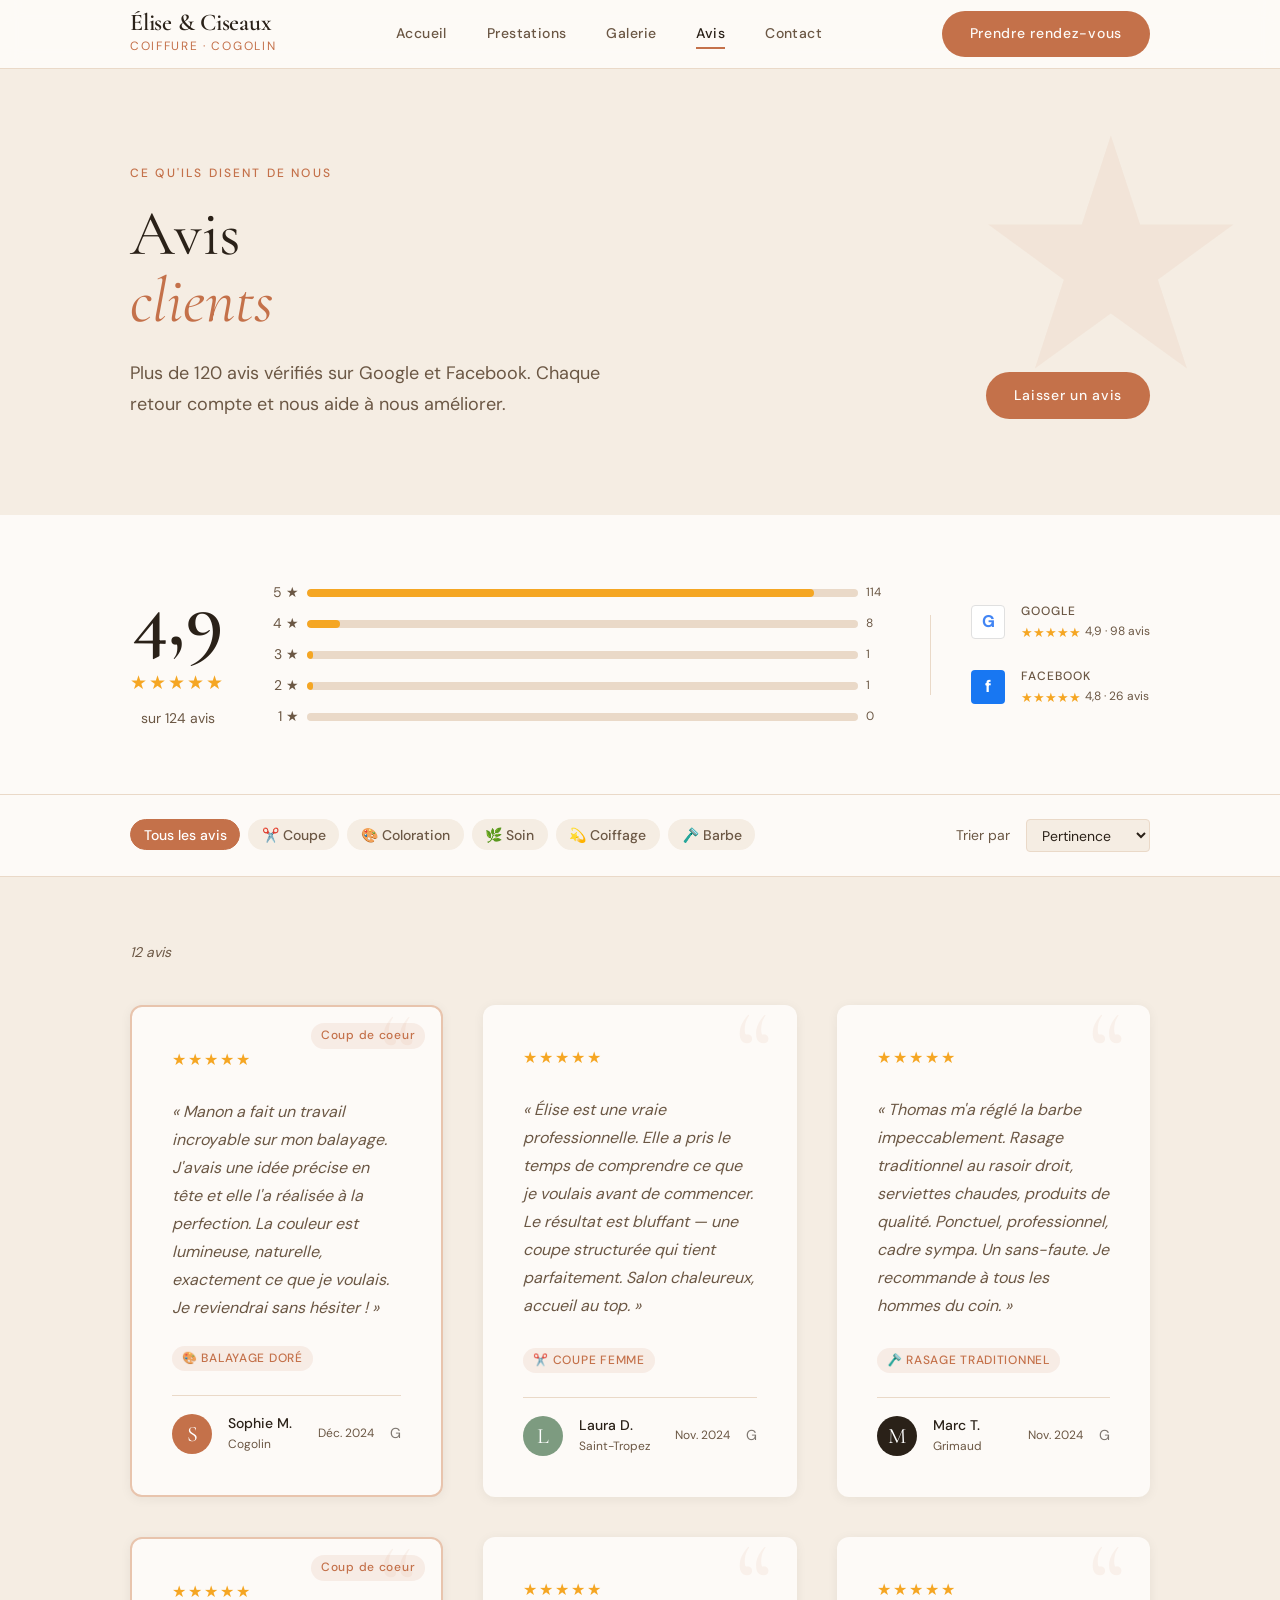
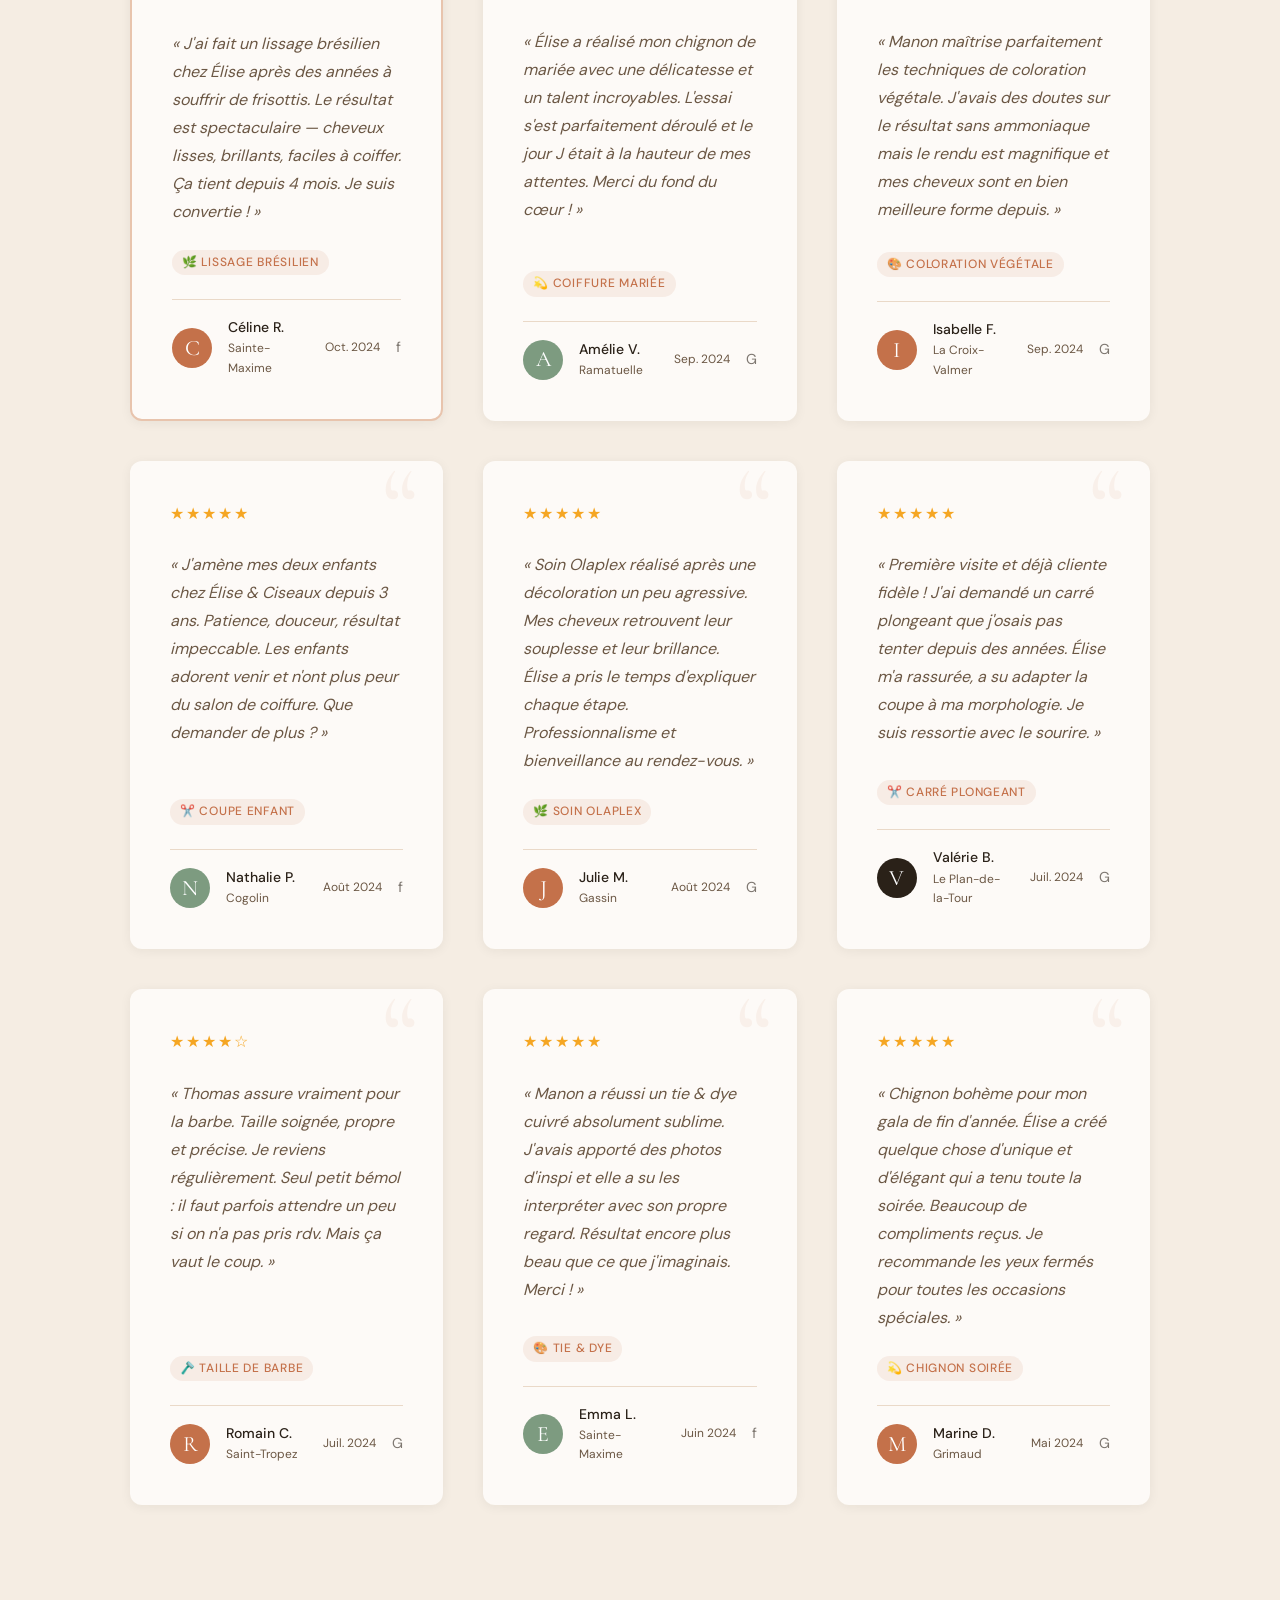
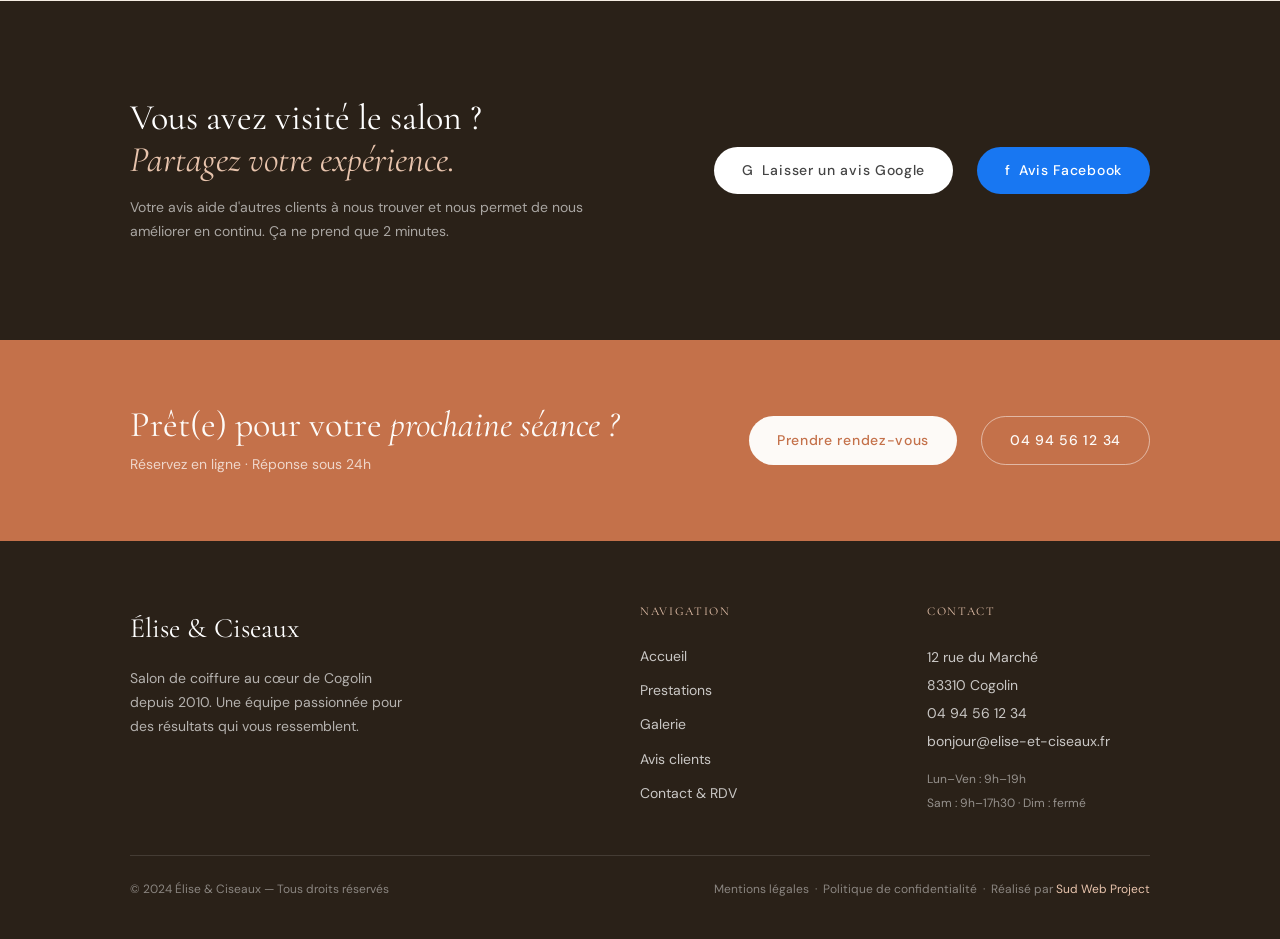
==== avis.html @ 0925c977 "Initial commit - Elise et Ciseaux" ====
<!DOCTYPE html>
<html lang="fr">

<head>
    <meta charset="UTF-8" />
    <meta name="viewport" content="width=device-width, initial-scale=1.0" />
    <meta name="description"
        content="Avis clients du salon Élise & Ciseaux à Cogolin — 120+ avis 5 étoiles sur Google et Facebook. Coupes, colorations, soins capillaires." />
    <meta name="robots" content="index, follow" />

    <meta property="og:title" content="Avis clients — Élise & Ciseaux, Cogolin" />
    <meta property="og:description"
        content="Plus de 120 avis vérifiés. Découvrez ce que nos clients pensent du salon." />
    <meta property="og:type" content="website" />
    <meta property="og:locale" content="fr_FR" />

    <script type="application/ld+json">
  {
    "@context": "https://schema.org",
    "@type": "HairSalon",
    "name": "Élise & Ciseaux",
    "aggregateRating": {
      "@type": "AggregateRating",
      "ratingValue": "4.9",
      "reviewCount": "124",
      "bestRating": "5"
    }
  }
  </script>

    <title>Avis clients — Élise & Ciseaux · Salon de Coiffure Cogolin</title>

    <link rel="stylesheet" href="css/style.css" />
    <link rel="stylesheet" href="css/avis.css" />

    <link rel="icon"
        href="data:image/svg+xml,<svg xmlns='http://www.w3.org/2000/svg' viewBox='0 0 32 32'><text y='26' font-size='26'>✂️</text></svg>" />
</head>

<body>

    <!-- ════════════════════════════════════
       HEADER
  ════════════════════════════════════ -->
    <header class="header" role="banner">
        <div class="header__inner">
            <a href="index.html" class="header__logo" aria-label="Élise & Ciseaux — Accueil">
                <span class="header__logo-name">Élise &amp; Ciseaux</span>
                <span class="header__logo-tagline">Coiffure · Cogolin</span>
            </a>
            <nav class="header__nav" aria-label="Navigation principale">
                <a href="index.html">Accueil</a>
                <a href="services.html">Prestations</a>
                <a href="galerie.html">Galerie</a>
                <a href="avis.html" class="active">Avis</a>
                <a href="contact.html">Contact</a>
            </nav>
            <a href="contact.html#rdv" class="btn btn--primary header__cta">Prendre rendez-vous</a>
            <button class="header__burger" aria-label="Menu" aria-expanded="false">
                <span></span><span></span><span></span>
            </button>
        </div>
    </header>

    <nav class="mobile-nav" aria-label="Menu mobile">
        <a href="index.html">Accueil</a>
        <a href="services.html">Prestations</a>
        <a href="galerie.html">Galerie</a>
        <a href="avis.html">Avis</a>
        <a href="contact.html">Contact</a>
        <a href="contact.html#rdv" class="btn btn--primary" style="margin-top:1rem">Prendre rendez-vous</a>
    </nav>


    <!-- ════════════════════════════════════
       BANDEAU PAGE
  ════════════════════════════════════ -->
    <section class="page-hero" aria-label="Titre de la page">
        <div class="container">
            <div class="page-hero__inner">
                <div>
                    <span class="section-label">Ce qu'ils disent de nous</span>
                    <h1 class="page-hero__title">
                        Avis<br />
                        <em>clients</em>
                    </h1>
                    <p class="page-hero__sub">
                        Plus de 120 avis vérifiés sur Google et Facebook.
                        Chaque retour compte et nous aide à nous améliorer.
                    </p>
                </div>
                <div>
                    <a href="#laisser-avis" class="btn btn--primary">Laisser un avis</a>
                </div>
            </div>
        </div>
    </section>


    <!-- ════════════════════════════════════
       NOTE GLOBALE
  ════════════════════════════════════ -->
    <div class="rating-summary" aria-label="Note globale du salon">
        <div class="container">
            <div class="rating-summary__inner">

                <!-- Score -->
                <div class="rating-score">
                    <span class="rating-score__number">4,9</span>
                    <span class="rating-score__stars" aria-label="4,9 étoiles sur 5">★★★★★</span>
                    <span class="rating-score__total">sur 124 avis</span>
                </div>

                <!-- Barres de répartition -->
                <div class="rating-bars" aria-label="Répartition des notes">
                    <div class="rating-bar">
                        <span class="rating-bar__label">5 ★</span>
                        <div class="rating-bar__track">
                            <div class="rating-bar__fill" data-width="92%" style="background:#F5A623"></div>
                        </div>
                        <span class="rating-bar__count">114</span>
                    </div>
                    <div class="rating-bar">
                        <span class="rating-bar__label">4 ★</span>
                        <div class="rating-bar__track">
                            <div class="rating-bar__fill" data-width="6%" style="background:#F5A623"></div>
                        </div>
                        <span class="rating-bar__count">8</span>
                    </div>
                    <div class="rating-bar">
                        <span class="rating-bar__label">3 ★</span>
                        <div class="rating-bar__track">
                            <div class="rating-bar__fill" data-width="1%" style="background:#F5A623"></div>
                        </div>
                        <span class="rating-bar__count">1</span>
                    </div>
                    <div class="rating-bar">
                        <span class="rating-bar__label">2 ★</span>
                        <div class="rating-bar__track">
                            <div class="rating-bar__fill" data-width="1%" style="background:#F5A623"></div>
                        </div>
                        <span class="rating-bar__count">1</span>
                    </div>
                    <div class="rating-bar">
                        <span class="rating-bar__label">1 ★</span>
                        <div class="rating-bar__track">
                            <div class="rating-bar__fill" data-width="0%"></div>
                        </div>
                        <span class="rating-bar__count">0</span>
                    </div>
                </div>

                <div class="rating-summary__sep" aria-hidden="true"></div>

                <!-- Sources -->
                <div class="rating-sources">
                    <div class="rating-source">
                        <div class="rating-source__logo rating-source__logo--google" aria-hidden="true">G</div>
                        <div class="rating-source__info">
                            <span class="rating-source__name">Google</span>
                            <span class="rating-source__stars">
                                ★★★★★ <span>4,9 · 98 avis</span>
                            </span>
                        </div>
                    </div>
                    <div class="rating-source">
                        <div class="rating-source__logo rating-source__logo--fb" aria-hidden="true">f</div>
                        <div class="rating-source__info">
                            <span class="rating-source__name">Facebook</span>
                            <span class="rating-source__stars">
                                ★★★★★ <span>4,8 · 26 avis</span>
                            </span>
                        </div>
                    </div>
                </div>

            </div>
        </div>
    </div>


    <!-- ════════════════════════════════════
       FILTRES + TRI (sticky)
  ════════════════════════════════════ -->
    <div class="reviews-controls" role="navigation" aria-label="Filtrer les avis">
        <div class="container">
            <div class="reviews-controls__inner">

                <div class="reviews-filters">
                    <button class="filter-btn active" data-filter="tout">Tous les avis</button>
                    <button class="filter-btn" data-filter="coupe">✂️ Coupe</button>
                    <button class="filter-btn" data-filter="coloration">🎨 Coloration</button>
                    <button class="filter-btn" data-filter="soin">🌿 Soin</button>
                    <button class="filter-btn" data-filter="coiffage">💫 Coiffage</button>
                    <button class="filter-btn" data-filter="barbe">🪒 Barbe</button>
                </div>

                <div class="reviews-sort">
                    <label for="reviews-sort">Trier par</label>
                    <select id="reviews-sort" aria-label="Trier les avis">
                        <option value="pertinence">Pertinence</option>
                        <option value="recent">Plus récents</option>
                        <option value="ancien">Plus anciens</option>
                    </select>
                </div>

            </div>
        </div>
    </div>


    <!-- ════════════════════════════════════
       GRILLE AVIS
  ════════════════════════════════════ -->
    <section class="reviews-section" aria-labelledby="reviews-title">
        <div class="container">

            <p class="reviews-count" aria-live="polite">12 avis</p>

            <div class="reviews-grid" id="reviews-title">

                <!-- ── AVIS 1 ── -->
                <article class="review-card review-card--featured" data-cat="coloration" data-date="202412">
                    <div class="review-card__stars" aria-label="5 étoiles">★★★★★</div>
                    <p class="review-card__text">
                        « Manon a fait un travail incroyable sur mon balayage. J'avais une idée précise
                        en tête et elle l'a réalisée à la perfection. La couleur est lumineuse, naturelle,
                        exactement ce que je voulais. Je reviendrai sans hésiter ! »
                    </p>
                    <span class="review-card__prestation">🎨 Balayage doré</span>
                    <div class="review-card__author">
                        <div class="review-card__avatar">S</div>
                        <div class="review-card__meta">
                            <div class="review-card__name">Sophie M.</div>
                            <div class="review-card__location">Cogolin</div>
                        </div>
                        <span class="review-card__date">Déc. 2024</span>
                        <span class="review-card__source" aria-label="Avis Google" title="Avis Google">G</span>
                    </div>
                </article>

                <!-- ── AVIS 2 ── -->
                <article class="review-card" data-cat="coupe" data-date="202411">
                    <div class="review-card__stars" aria-label="5 étoiles">★★★★★</div>
                    <p class="review-card__text">
                        « Élise est une vraie professionnelle. Elle a pris le temps de comprendre
                        ce que je voulais avant de commencer. Le résultat est bluffant — une coupe
                        structurée qui tient parfaitement. Salon chaleureux, accueil au top. »
                    </p>
                    <span class="review-card__prestation">✂️ Coupe femme</span>
                    <div class="review-card__author">
                        <div class="review-card__avatar review-card__avatar--sage">L</div>
                        <div class="review-card__meta">
                            <div class="review-card__name">Laura D.</div>
                            <div class="review-card__location">Saint-Tropez</div>
                        </div>
                        <span class="review-card__date">Nov. 2024</span>
                        <span class="review-card__source" title="Avis Google">G</span>
                    </div>
                </article>

                <!-- ── AVIS 3 ── -->
                <article class="review-card" data-cat="barbe" data-date="202411">
                    <div class="review-card__stars" aria-label="5 étoiles">★★★★★</div>
                    <p class="review-card__text">
                        « Thomas m'a réglé la barbe impeccablement. Rasage traditionnel au rasoir droit,
                        serviettes chaudes, produits de qualité. Ponctuel, professionnel, cadre sympa.
                        Un sans-faute. Je recommande à tous les hommes du coin. »
                    </p>
                    <span class="review-card__prestation">🪒 Rasage traditionnel</span>
                    <div class="review-card__author">
                        <div class="review-card__avatar review-card__avatar--dark">M</div>
                        <div class="review-card__meta">
                            <div class="review-card__name">Marc T.</div>
                            <div class="review-card__location">Grimaud</div>
                        </div>
                        <span class="review-card__date">Nov. 2024</span>
                        <span class="review-card__source" title="Avis Google">G</span>
                    </div>
                </article>

                <!-- ── AVIS 4 ── -->
                <article class="review-card review-card--featured" data-cat="soin" data-date="202410">
                    <div class="review-card__stars" aria-label="5 étoiles">★★★★★</div>
                    <p class="review-card__text">
                        « J'ai fait un lissage brésilien chez Élise après des années à souffrir de
                        frisottis. Le résultat est spectaculaire — cheveux lisses, brillants,
                        faciles à coiffer. Ça tient depuis 4 mois. Je suis convertie ! »
                    </p>
                    <span class="review-card__prestation">🌿 Lissage brésilien</span>
                    <div class="review-card__author">
                        <div class="review-card__avatar">C</div>
                        <div class="review-card__meta">
                            <div class="review-card__name">Céline R.</div>
                            <div class="review-card__location">Sainte-Maxime</div>
                        </div>
                        <span class="review-card__date">Oct. 2024</span>
                        <span class="review-card__source" title="Avis Facebook">f</span>
                    </div>
                </article>

                <!-- ── AVIS 5 ── -->
                <article class="review-card" data-cat="coiffage" data-date="202409">
                    <div class="review-card__stars" aria-label="5 étoiles">★★★★★</div>
                    <p class="review-card__text">
                        « Élise a réalisé mon chignon de mariée avec une délicatesse et un talent
                        incroyables. L'essai s'est parfaitement déroulé et le jour J était à la hauteur
                        de mes attentes. Merci du fond du cœur ! »
                    </p>
                    <span class="review-card__prestation">💫 Coiffure mariée</span>
                    <div class="review-card__author">
                        <div class="review-card__avatar review-card__avatar--sage">A</div>
                        <div class="review-card__meta">
                            <div class="review-card__name">Amélie V.</div>
                            <div class="review-card__location">Ramatuelle</div>
                        </div>
                        <span class="review-card__date">Sep. 2024</span>
                        <span class="review-card__source" title="Avis Google">G</span>
                    </div>
                </article>

                <!-- ── AVIS 6 ── -->
                <article class="review-card" data-cat="coloration" data-date="202409">
                    <div class="review-card__stars" aria-label="5 étoiles">★★★★★</div>
                    <p class="review-card__text">
                        « Manon maîtrise parfaitement les techniques de coloration végétale.
                        J'avais des doutes sur le résultat sans ammoniaque mais le rendu est
                        magnifique et mes cheveux sont en bien meilleure forme depuis. »
                    </p>
                    <span class="review-card__prestation">🎨 Coloration végétale</span>
                    <div class="review-card__author">
                        <div class="review-card__avatar">I</div>
                        <div class="review-card__meta">
                            <div class="review-card__name">Isabelle F.</div>
                            <div class="review-card__location">La Croix-Valmer</div>
                        </div>
                        <span class="review-card__date">Sep. 2024</span>
                        <span class="review-card__source" title="Avis Google">G</span>
                    </div>
                </article>

                <!-- ── AVIS 7 ── -->
                <article class="review-card" data-cat="coupe" data-date="202408">
                    <div class="review-card__stars" aria-label="5 étoiles">★★★★★</div>
                    <p class="review-card__text">
                        « J'amène mes deux enfants chez Élise &amp; Ciseaux depuis 3 ans. Patience,
                        douceur, résultat impeccable. Les enfants adorent venir et n'ont plus peur
                        du salon de coiffure. Que demander de plus ? »
                    </p>
                    <span class="review-card__prestation">✂️ Coupe enfant</span>
                    <div class="review-card__author">
                        <div class="review-card__avatar review-card__avatar--sage">N</div>
                        <div class="review-card__meta">
                            <div class="review-card__name">Nathalie P.</div>
                            <div class="review-card__location">Cogolin</div>
                        </div>
                        <span class="review-card__date">Août 2024</span>
                        <span class="review-card__source" title="Avis Facebook">f</span>
                    </div>
                </article>

                <!-- ── AVIS 8 ── -->
                <article class="review-card" data-cat="soin" data-date="202408">
                    <div class="review-card__stars" aria-label="5 étoiles">★★★★★</div>
                    <p class="review-card__text">
                        « Soin Olaplex réalisé après une décoloration un peu agressive. Mes cheveux
                        retrouvent leur souplesse et leur brillance. Élise a pris le temps
                        d'expliquer chaque étape. Professionnalisme et bienveillance au rendez-vous. »
                    </p>
                    <span class="review-card__prestation">🌿 Soin Olaplex</span>
                    <div class="review-card__author">
                        <div class="review-card__avatar">J</div>
                        <div class="review-card__meta">
                            <div class="review-card__name">Julie M.</div>
                            <div class="review-card__location">Gassin</div>
                        </div>
                        <span class="review-card__date">Août 2024</span>
                        <span class="review-card__source" title="Avis Google">G</span>
                    </div>
                </article>

                <!-- ── AVIS 9 ── -->
                <article class="review-card" data-cat="coupe" data-date="202407">
                    <div class="review-card__stars" aria-label="5 étoiles">★★★★★</div>
                    <p class="review-card__text">
                        « Première visite et déjà cliente fidèle ! J'ai demandé un carré plongeant
                        que j'osais pas tenter depuis des années. Élise m'a rassurée, a su adapter
                        la coupe à ma morphologie. Je suis ressortie avec le sourire. »
                    </p>
                    <span class="review-card__prestation">✂️ Carré plongeant</span>
                    <div class="review-card__author">
                        <div class="review-card__avatar review-card__avatar--dark">V</div>
                        <div class="review-card__meta">
                            <div class="review-card__name">Valérie B.</div>
                            <div class="review-card__location">Le Plan-de-la-Tour</div>
                        </div>
                        <span class="review-card__date">Juil. 2024</span>
                        <span class="review-card__source" title="Avis Google">G</span>
                    </div>
                </article>

                <!-- ── AVIS 10 ── -->
                <article class="review-card" data-cat="barbe" data-date="202407">
                    <div class="review-card__stars" aria-label="4 étoiles">★★★★☆</div>
                    <p class="review-card__text">
                        « Thomas assure vraiment pour la barbe. Taille soignée, propre et précise.
                        Je reviens régulièrement. Seul petit bémol : il faut parfois attendre un
                        peu si on n'a pas pris rdv. Mais ça vaut le coup. »
                    </p>
                    <span class="review-card__prestation">🪒 Taille de barbe</span>
                    <div class="review-card__author">
                        <div class="review-card__avatar">R</div>
                        <div class="review-card__meta">
                            <div class="review-card__name">Romain C.</div>
                            <div class="review-card__location">Saint-Tropez</div>
                        </div>
                        <span class="review-card__date">Juil. 2024</span>
                        <span class="review-card__source" title="Avis Google">G</span>
                    </div>
                </article>

                <!-- ── AVIS 11 ── -->
                <article class="review-card" data-cat="coloration" data-date="202406">
                    <div class="review-card__stars" aria-label="5 étoiles">★★★★★</div>
                    <p class="review-card__text">
                        « Manon a réussi un tie &amp; dye cuivré absolument sublime. J'avais apporté
                        des photos d'inspi et elle a su les interpréter avec son propre regard.
                        Résultat encore plus beau que ce que j'imaginais. Merci ! »
                    </p>
                    <span class="review-card__prestation">🎨 Tie &amp; Dye</span>
                    <div class="review-card__author">
                        <div class="review-card__avatar review-card__avatar--sage">E</div>
                        <div class="review-card__meta">
                            <div class="review-card__name">Emma L.</div>
                            <div class="review-card__location">Sainte-Maxime</div>
                        </div>
                        <span class="review-card__date">Juin 2024</span>
                        <span class="review-card__source" title="Avis Facebook">f</span>
                    </div>
                </article>

                <!-- ── AVIS 12 ── -->
                <article class="review-card" data-cat="coiffage" data-date="202405">
                    <div class="review-card__stars" aria-label="5 étoiles">★★★★★</div>
                    <p class="review-card__text">
                        « Chignon bohème pour mon gala de fin d'année. Élise a créé quelque chose
                        d'unique et d'élégant qui a tenu toute la soirée. Beaucoup de compliments
                        reçus. Je recommande les yeux fermés pour toutes les occasions spéciales. »
                    </p>
                    <span class="review-card__prestation">💫 Chignon soirée</span>
                    <div class="review-card__author">
                        <div class="review-card__avatar">M</div>
                        <div class="review-card__meta">
                            <div class="review-card__name">Marine D.</div>
                            <div class="review-card__location">Grimaud</div>
                        </div>
                        <span class="review-card__date">Mai 2024</span>
                        <span class="review-card__source" title="Avis Google">G</span>
                    </div>
                </article>

            </div>
        </div>
    </section>


    <!-- ════════════════════════════════════
       ENCART LAISSER UN AVIS
  ════════════════════════════════════ -->
    <section class="leave-review" id="laisser-avis" aria-labelledby="leave-review-title">
        <div class="container">
            <div class="leave-review__inner">
                <div class="leave-review__text">
                    <h2 class="leave-review__title" id="leave-review-title">
                        Vous avez visité le salon ?<br />
                        <em>Partagez votre expérience.</em>
                    </h2>
                    <p class="leave-review__sub">
                        Votre avis aide d'autres clients à nous trouver et nous permet
                        de nous améliorer en continu. Ça ne prend que 2 minutes.
                    </p>
                </div>
                <div class="leave-review__actions">
                    <a href="https://g.page/r/VOTRELIEN" target="_blank" rel="noopener" class="btn btn--google">
                        <span class="btn--google-icon">G</span>
                        Laisser un avis Google
                    </a>
                    <a href="https://facebook.com/VOTRELIEN" target="_blank" rel="noopener" class="btn btn--fb">
                        <span>f</span>
                        Avis Facebook
                    </a>
                </div>
            </div>
        </div>
    </section>


    <!-- ════════════════════════════════════
       BANDEAU CTA
  ════════════════════════════════════ -->
    <section class="cta-strip" aria-label="Prise de rendez-vous">
        <div class="container">
            <div class="cta-strip__inner">
                <div>
                    <h2 class="cta-strip__title">
                        Prêt(e) pour votre <em>prochaine séance ?</em>
                    </h2>
                    <p class="cta-strip__sub">Réservez en ligne · Réponse sous 24h</p>
                </div>
                <div class="cta-strip__actions">
                    <a href="contact.html#rdv" class="btn btn--white">Prendre rendez-vous</a>
                    <a href="tel:+33494561234" class="btn btn--outline-white">04 94 56 12 34</a>
                </div>
            </div>
        </div>
    </section>


    <!-- ════════════════════════════════════
       FOOTER
  ════════════════════════════════════ -->
    <footer class="footer" role="contentinfo">
        <div class="container">
            <div class="footer__grid">
                <div>
                    <div class="footer__brand-name">Élise &amp; Ciseaux</div>
                    <p class="footer__brand-desc">
                        Salon de coiffure au cœur de Cogolin depuis 2010.
                        Une équipe passionnée pour des résultats qui vous ressemblent.
                    </p>
                </div>
                <div class="footer__col">
                    <h3 class="footer__col-title">Navigation</h3>
                    <ul>
                        <li><a href="index.html">Accueil</a></li>
                        <li><a href="services.html">Prestations</a></li>
                        <li><a href="galerie.html">Galerie</a></li>
                        <li><a href="avis.html">Avis clients</a></li>
                        <li><a href="contact.html">Contact &amp; RDV</a></li>
                    </ul>
                </div>
                <div class="footer__col">
                    <h3 class="footer__col-title">Contact</h3>
                    <address>
                        12 rue du Marché<br />
                        83310 Cogolin<br />
                        <a href="tel:+33494561234">04 94 56 12 34</a><br />
                        <a href="mailto:bonjour@elise-et-ciseaux.fr">bonjour@elise-et-ciseaux.fr</a>
                    </address>
                    <p style="margin-top:.75rem;font-size:var(--fs-xs);line-height:2;color:rgba(255,255,255,0.5)">
                        Lun–Ven : 9h–19h<br />
                        Sam : 9h–17h30 · Dim : fermé
                    </p>
                </div>
            </div>
            <div class="footer__bottom">
                <span>© 2024 Élise &amp; Ciseaux — Tous droits réservés</span>
                <span>
                    <a href="mentions-legales.html" style="color:rgba(255,255,255,0.45);transition:color 200ms"
                        onmouseover="this.style.color='var(--clr-terra-light)'"
                        onmouseout="this.style.color='rgba(255,255,255,0.45)'">Mentions légales</a>
                    &nbsp;·&nbsp;
                    <a href="politique-confidentialite.html" style="color:rgba(255,255,255,0.45);transition:color 200ms"
                        onmouseover="this.style.color='var(--clr-terra-light)'"
                        onmouseout="this.style.color='rgba(255,255,255,0.45)'">Politique de confidentialité</a>
                    &nbsp;·&nbsp;
                    Réalisé par <a href="#" style="color:var(--clr-terra-light)">Sud Web Project</a>
                </span>
            </div>
        </div>
    </footer>

    <script src="js/main.js"></script>
    <script src="js/avis.js"></script>

</body>

</html>
---- css/style.css ----
/* ============================================================
   ÉLISE & CISEAUX — style.css (Global)
   Site Vitrine Essentiel — Sud Web Project
   ============================================================ */

/* ── @font-face ──────────────────────────────────────────────
   Placer les .woff2 dans fonts/ (racine du projet)
   Sources :
   https://fonts.google.com/specimen/Cormorant+Garamond
   https://fonts.google.com/specimen/DM+Sans
   ─────────────────────────────────────────────────────────── */

@font-face {
    font-family: 'Cormorant Garamond';
    src: url('../fonts/cormorant-garamond-v21-latin-regular.woff2') format('woff2');
    font-weight: 400;
    font-style: normal;
    font-display: swap;
}

@font-face {
    font-family: 'Cormorant Garamond';
    src: url('../fonts/cormorant-garamond-v21-latin-italic.woff2') format('woff2');
    font-weight: 400;
    font-style: italic;
    font-display: swap;
}

@font-face {
    font-family: 'Cormorant Garamond';
    src: url('../fonts/cormorant-garamond-v21-latin-600.woff2') format('woff2');
    font-weight: 600;
    font-style: normal;
    font-display: swap;
}

@font-face {
    font-family: 'DM Sans';
    src: url('../fonts/dm-sans-v17-latin-regular.woff2') format('woff2');
    font-weight: 400;
    font-style: normal;
    font-display: swap;
}

@font-face {
    font-family: 'DM Sans';
    src: url('../fonts/dm-sans-v17-latin-500.woff2') format('woff2');
    font-weight: 500;
    font-style: normal;
    font-display: swap;
}

/* ── Variables ─────────────────────────────────────────────── */
:root {
    --clr-terra: #C4714A;
    --clr-terra-dark: #A35A36;
    --clr-terra-light: #E8C4AD;
    --clr-sage: #7D9B80;
    --clr-sage-light: #C8DAC9;
    --clr-sand: #F5EDE3;
    --clr-sand-mid: #EAD9C8;
    --clr-dark: #2A2118;
    --clr-mid: #6B5744;
    --clr-white: #FDFAF7;

    --ff-display: 'Cormorant Garamond', 'Georgia', serif;
    --ff-body: 'DM Sans', 'Helvetica Neue', Arial, sans-serif;

    --fs-xs: 0.75rem;
    --fs-sm: 0.875rem;
    --fs-base: 1rem;
    --fs-md: 1.125rem;
    --fs-lg: 1.375rem;
    --fs-xl: 1.75rem;
    --fs-2xl: 2.25rem;
    --fs-3xl: 3rem;

    --sp-xs: 0.5rem;
    --sp-sm: 1rem;
    --sp-md: 1.5rem;
    --sp-lg: 2.5rem;
    --sp-xl: 4rem;
    --sp-2xl: 6rem;

    --radius-sm: 4px;
    --radius-md: 12px;
    --radius-pill: 100px;
    --shadow-soft: 0 4px 20px rgba(42, 33, 24, 0.08);
    --shadow-mid: 0 6px 32px rgba(42, 33, 24, 0.13);
    --header-h: 68px;

    --ease-out: cubic-bezier(0.16, 1, 0.3, 1);
}

/* ── Reset ─────────────────────────────────────────────────── */
*,
*::before,
*::after {
    box-sizing: border-box;
    margin: 0;
    padding: 0;
}

html {
    scroll-behavior: smooth;
    font-size: 16px;
    overflow-x: hidden;
}

body {
    font-family: var(--ff-body);
    color: var(--clr-dark);
    background: var(--clr-white);
    line-height: 1.65;
    -webkit-font-smoothing: antialiased;
    overflow-x: hidden;
}

img {
    display: block;
    max-width: 100%;
    height: auto;
}

a {
    color: inherit;
    text-decoration: none;
}

ul {
    list-style: none;
}

button {
    font-family: inherit;
    cursor: pointer;
    border: none;
    background: none;
}

/* ── Typographie ───────────────────────────────────────────── */
h1,
h2,
h3,
h4 {
    font-family: var(--ff-display);
    font-weight: 400;
    line-height: 1.15;
}

p {
    font-size: var(--fs-base);
    color: var(--clr-mid);
    line-height: 1.7;
}

/* ── Utilitaires ───────────────────────────────────────────── */
.container {
    width: 100%;
    max-width: 1100px;
    margin: 0 auto;
    padding: 0 var(--sp-lg);
}

.section {
    padding: var(--sp-2xl) 0;
}

.section-label {
    display: block;
    font-size: var(--fs-xs);
    font-weight: 500;
    letter-spacing: 0.18em;
    text-transform: uppercase;
    color: var(--clr-terra);
    margin-bottom: var(--sp-sm);
}

.section-title {
    font-size: var(--fs-3xl);
    color: var(--clr-dark);
    margin-bottom: var(--sp-md);
}

.section-title em {
    font-style: italic;
    color: var(--clr-terra);
}

/* ── Boutons ───────────────────────────────────────────────── */
.btn {
    display: inline-flex;
    align-items: center;
    gap: var(--sp-xs);
    font-family: var(--ff-body);
    font-size: var(--fs-sm);
    font-weight: 500;
    letter-spacing: 0.05em;
    padding: 0.85em 2em;
    border-radius: var(--radius-pill);
    transition: background 220ms var(--ease-out),
        color 220ms var(--ease-out),
        transform 220ms var(--ease-out),
        box-shadow 220ms var(--ease-out);
}

.btn--primary {
    background: var(--clr-terra);
    color: var(--clr-white);
}

.btn--primary:hover {
    background: var(--clr-terra-dark);
    transform: translateY(-2px);
    box-shadow: 0 6px 20px rgba(196, 113, 74, 0.3);
}

.btn--outline {
    border: 1.5px solid var(--clr-terra);
    color: var(--clr-terra);
}

.btn--outline:hover {
    background: var(--clr-terra);
    color: var(--clr-white);
    transform: translateY(-2px);
}

.btn--white {
    background: var(--clr-white);
    color: var(--clr-terra);
}

.btn--white:hover {
    background: var(--clr-sand);
    transform: translateY(-2px);
}

/* ── Animation simple au chargement ───────────────────────── */
@keyframes fadeUp {
    from {
        opacity: 0;
        transform: translateY(20px);
    }

    to {
        opacity: 1;
        transform: translateY(0);
    }
}

.fade-1 {
    animation: fadeUp 0.6s var(--ease-out) 0.1s both;
}

.fade-2 {
    animation: fadeUp 0.6s var(--ease-out) 0.25s both;
}

.fade-3 {
    animation: fadeUp 0.6s var(--ease-out) 0.4s both;
}

.fade-4 {
    animation: fadeUp 0.6s var(--ease-out) 0.55s both;
}

/* ── HEADER ────────────────────────────────────────────────── */
.header {
    position: fixed;
    top: 0;
    left: 0;
    right: 0;
    height: var(--header-h);
    z-index: 900;
    /* Par défaut : fond blanc (toutes les pages sauf accueil) */
    background: rgba(253, 250, 247, 0.97);
    backdrop-filter: blur(10px);
    box-shadow: 0 1px 0 var(--clr-sand-mid);
    transition: background 350ms var(--ease-out),
        box-shadow 350ms var(--ease-out);
}

/* Mode hero : transparent au-dessus d'une photo pleine largeur */
/* Ajouter class="header header--hero" sur la page d'accueil */
.header--hero {
    background: transparent;
    box-shadow: none;
    backdrop-filter: none;
}

/* Dès qu'on scroll sur la page hero → fond blanc */
.header--hero.is-scrolled {
    background: rgba(253, 250, 247, 0.97);
    backdrop-filter: blur(10px);
    box-shadow: 0 1px 0 var(--clr-sand-mid);
}

.header__inner {
    display: flex;
    align-items: center;
    justify-content: space-between;
    height: 100%;
    padding: 0 var(--sp-lg);
    max-width: 1100px;
    margin: 0 auto;
}

/* Logo couleurs par défaut (fond blanc) */
.header__logo-name {
    font-family: var(--ff-display);
    font-size: 1.5rem;
    font-weight: 600;
    color: var(--clr-dark);
    letter-spacing: -0.01em;
    display: block;
    line-height: 1;
    transition: color 300ms;
}

.header__logo-tagline {
    font-size: var(--fs-xs);
    letter-spacing: 0.14em;
    text-transform: uppercase;
    color: var(--clr-terra);
    display: block;
    margin-top: 2px;
    transition: color 300ms;
}

/* Logo blanc sur hero transparent */
.header--hero:not(.is-scrolled) .header__logo-name {
    color: #fff;
}

.header--hero:not(.is-scrolled) .header__logo-tagline {
    color: var(--clr-terra-light);
}

.header__nav {
    display: flex;
    align-items: center;
    gap: var(--sp-lg);
}

.header__nav a {
    font-size: var(--fs-sm);
    font-weight: 500;
    color: var(--clr-mid);
    letter-spacing: 0.03em;
    transition: color 200ms;
    position: relative;
}

.header__nav a::after {
    content: '';
    position: absolute;
    bottom: -3px;
    left: 0;
    width: 0;
    height: 1.5px;
    background: var(--clr-terra);
    transition: width 280ms var(--ease-out);
}

.header__nav a:hover,
.header__nav a.active {
    color: var(--clr-dark);
}

.header__nav a:hover::after,
.header__nav a.active::after {
    width: 100%;
}

/* Nav blanc sur hero transparent */
.header--hero:not(.is-scrolled) .header__nav a {
    color: rgba(255, 255, 255, 0.88);
}

.header--hero:not(.is-scrolled) .header__nav a::after {
    background: #fff;
}

.header--hero:not(.is-scrolled) .header__nav a:hover {
    color: #fff;
}

/* Burger */
.header__burger {
    display: none;
    flex-direction: column;
    gap: 5px;
    width: 26px;
    padding: 4px 0;
}

.header__burger span {
    display: block;
    height: 1.5px;
    background: var(--clr-dark);
    border-radius: 2px;
    transition: all 280ms var(--ease-out);
    transform-origin: center;
}

/* Burger blanc sur hero transparent */
.header--hero:not(.is-scrolled) .header__burger span {
    background: #fff;
}

/* Mobile nav */
.mobile-nav {
    display: none;
    position: fixed;
    inset: 0;
    background: var(--clr-sand);
    z-index: 800;
    flex-direction: column;
    align-items: center;
    justify-content: center;
    gap: var(--sp-lg);
    opacity: 0;
    pointer-events: none;
    transition: opacity 300ms var(--ease-out);
}

.mobile-nav.is-open {
    opacity: 1;
    pointer-events: all;
}

.mobile-nav a {
    font-family: var(--ff-display);
    font-size: 1.6rem;
    color: var(--clr-dark);
    transition: color 200ms;
}

.mobile-nav a:hover {
    color: var(--clr-terra);
}

.mobile-nav .btn {
    font-size: var(--fs-sm);
    padding: 0.7em 1.8em;
    margin-top: 0;
}

/* ── FOOTER ────────────────────────────────────────────────── */
.footer {
    background: var(--clr-dark);
    color: rgba(255, 255, 255, 0.75);
    /* texte courant : blanc à 75% */
    padding: var(--sp-xl) 0 var(--sp-lg);
}

.footer__grid {
    display: grid;
    grid-template-columns: 2fr 1fr 1fr;
    gap: var(--sp-xl);
    margin-bottom: var(--sp-lg);
}

.footer__brand-name {
    font-family: var(--ff-display);
    font-size: var(--fs-xl);
    color: #fff;
    margin-bottom: var(--sp-sm);
}

.footer__brand-desc {
    font-size: var(--fs-sm);
    line-height: 1.7;
    max-width: 280px;
    color: rgba(255, 255, 255, 0.65);
}

.footer__col-title {
    font-size: var(--fs-xs);
    font-weight: 500;
    letter-spacing: 0.14em;
    text-transform: uppercase;
    color: var(--clr-terra-light);
    margin-bottom: var(--sp-md);
}

.footer__col ul {
    display: flex;
    flex-direction: column;
    gap: var(--sp-xs);
}

.footer__col a {
    font-size: var(--fs-sm);
    color: rgba(255, 255, 255, 0.75);
    transition: color 200ms;
}

.footer__col a:hover {
    color: #fff;
}

.footer__col address {
    font-style: normal;
    font-size: var(--fs-sm);
    line-height: 2;
    color: rgba(255, 255, 255, 0.75);
}

.footer__col address a {
    color: rgba(255, 255, 255, 0.75);
}

.footer__col address a:hover {
    color: #fff;
}

.footer__bottom {
    border-top: 1px solid rgba(255, 255, 255, 0.12);
    padding-top: var(--sp-md);
    display: flex;
    justify-content: space-between;
    align-items: center;
    font-size: var(--fs-xs);
    color: rgba(255, 255, 255, 0.45);
}

/* ── Responsive ────────────────────────────────────────────── */
@media (max-width: 768px) {

    .header__nav,
    .header__cta {
        display: none;
    }

    .header__burger {
        display: flex;
    }

    .mobile-nav {
        display: flex;
    }

    .footer__grid {
        grid-template-columns: 1fr;
        gap: var(--sp-lg);
    }

    .footer__bottom {
        flex-direction: column;
        gap: var(--sp-xs);
        text-align: center;
    }

    .container {
        padding: 0 var(--sp-md);
    }

    .section {
        padding: var(--sp-xl) 0;
    }
}
---- css/avis.css ----
/* ============================================================
   ÉLISE & CISEAUX — avis.css
   ============================================================ */

/* ────────────────────────────────────────────────────────────
   BANDEAU PAGE
──────────────────────────────────────────────────────────── */

.page-hero {
    padding-top: calc(var(--header-h) + var(--sp-2xl));
    padding-bottom: var(--sp-2xl);
    background: var(--clr-sand);
    position: relative;
    overflow: hidden;
}

.page-hero::after {
    content: "\2605";
    position: absolute;
    right: 2%;
    top: 50%;
    transform: translateY(-50%);
    font-size: 20rem;
    color: rgba(196, 113, 74, 0.07);
    pointer-events: none;
    line-height: 1;
}

.page-hero__inner {
    display: flex;
    justify-content: space-between;
    align-items: flex-end;
    gap: var(--sp-lg);
    flex-wrap: wrap;
}

.page-hero__title {
    font-size: clamp(2.2rem, 5vw, 4.5rem);
    color: var(--clr-dark);
    line-height: 1.05;
}

.page-hero__title em {
    display: block;
    font-style: italic;
    color: var(--clr-terra);
}

.page-hero__sub {
    font-size: var(--fs-md);
    color: var(--clr-mid);
    max-width: 480px;
    line-height: 1.7;
    margin-top: var(--sp-md);
}

/* ────────────────────────────────────────────────────────────
   NOTE GLOBALE
──────────────────────────────────────────────────────────── */

.rating-summary {
    background: var(--clr-white);
    border-bottom: 1px solid var(--clr-sand-mid);
    padding: var(--sp-xl) 0;
}

.rating-summary__inner {
    display: flex;
    align-items: center;
    gap: var(--sp-lg);
    flex-wrap: wrap;
    min-width: 0;
}

.rating-summary__sep {
    width: 1px;
    height: 80px;
    background: var(--clr-sand-mid);
    flex-shrink: 0;
}

/* Score central */

.rating-score {
    display: flex;
    flex-direction: column;
    align-items: center;
    gap: var(--sp-xs);
    flex-shrink: 0;
}

.rating-score__number {
    font-family: var(--ff-display);
    font-size: 5rem;
    line-height: 1;
    color: var(--clr-dark);
    font-weight: 600;
}

.rating-score__stars {
    font-size: 1.2rem;
    color: #f5a623;
    letter-spacing: 2px;
}

.rating-score__total {
    font-size: var(--fs-sm);
    color: var(--clr-mid);
}

/* Barres de repartition */

.rating-bars {
    flex: 1 1 200px;
    min-width: 0;
    display: flex;
    flex-direction: column;
    gap: var(--sp-xs);
}

.rating-bar {
    display: flex;
    align-items: center;
    gap: 8px;
}

.rating-bar__label {
    font-size: var(--fs-sm);
    color: var(--clr-mid);
    width: 34px;
    flex-shrink: 0;
    text-align: right;
}

.rating-bar__track {
    flex: 1;
    min-width: 0;
    height: 8px;
    background: var(--clr-sand-mid);
    border-radius: 4px;
    overflow: hidden;
}

.rating-bar__fill {
    height: 100%;
    background: #f5a623;
    border-radius: 4px;
    width: 0;
    transition: width 900ms var(--ease-out);
}

.rating-bar__count {
    font-size: var(--fs-xs);
    color: var(--clr-mid);
    width: 24px;
    flex-shrink: 0;
}

/* Sources */

.rating-sources {
    display: flex;
    flex-direction: column;
    gap: var(--sp-md);
    flex-shrink: 0;
}

.rating-source {
    display: flex;
    align-items: center;
    gap: var(--sp-sm);
}

.rating-source__logo {
    width: 34px;
    height: 34px;
    border-radius: var(--radius-sm);
    display: flex;
    align-items: center;
    justify-content: center;
    flex-shrink: 0;
    font-size: 1rem;
    font-weight: 700;
}

.rating-source__logo--google {
    background: #fff;
    border: 1px solid #e0e0e0;
    color: #4285f4;
}

.rating-source__logo--fb {
    background: #1877f2;
    color: #fff;
}

.rating-source__name {
    font-size: var(--fs-xs);
    font-weight: 500;
    letter-spacing: 0.08em;
    text-transform: uppercase;
    color: var(--clr-mid);
    display: block;
}

.rating-source__stars {
    font-size: 0.8rem;
    color: #f5a623;
    display: flex;
    align-items: center;
    gap: 4px;
}

.rating-source__stars span {
    font-family: var(--ff-body);
    font-size: var(--fs-xs);
    color: var(--clr-mid);
}

/* ────────────────────────────────────────────────────────────
   FILTRES + TRI
──────────────────────────────────────────────────────────── */

.reviews-controls {
    padding: var(--sp-md) 0;
    background: var(--clr-white);
    border-bottom: 1px solid var(--clr-sand-mid);
    position: sticky;
    top: var(--header-h);
    z-index: 100;
}

.reviews-controls__inner {
    display: flex;
    align-items: center;
    justify-content: space-between;
    gap: var(--sp-md);
    flex-wrap: wrap;
    min-width: 0;
}

.reviews-filters {
    display: flex;
    gap: 8px;
    overflow-x: auto;
    -webkit-overflow-scrolling: touch;
    scrollbar-width: none;
    padding-bottom: 2px;
    flex-shrink: 1;
    min-width: 0;
}

.reviews-filters::-webkit-scrollbar {
    display: none;
}

.filter-btn {
    display: inline-flex;
    align-items: center;
    gap: 4px;
    padding: 0.4em 0.9em;
    font-size: var(--fs-sm);
    font-weight: 500;
    color: var(--clr-mid);
    background: var(--clr-sand);
    border: 1.5px solid transparent;
    border-radius: var(--radius-pill);
    cursor: pointer;
    transition: all 200ms var(--ease-out);
    white-space: nowrap;
    flex-shrink: 0;
}

.filter-btn:hover {
    color: var(--clr-dark);
    border-color: var(--clr-terra-light);
}

.filter-btn.active {
    background: var(--clr-terra);
    color: #fff;
    border-color: var(--clr-terra);
}

.reviews-sort {
    display: flex;
    align-items: center;
    gap: var(--sp-sm);
    flex-shrink: 0;
}

.reviews-sort label {
    font-size: var(--fs-sm);
    color: var(--clr-mid);
    white-space: nowrap;
}

.reviews-sort select {
    font-family: var(--ff-body);
    font-size: var(--fs-sm);
    color: var(--clr-dark);
    background: var(--clr-sand);
    border: 1.5px solid var(--clr-sand-mid);
    border-radius: var(--radius-sm);
    padding: 0.4em 0.8em;
    cursor: pointer;
    transition: border-color 200ms;
}

.reviews-sort select:focus {
    outline: none;
    border-color: var(--clr-terra);
}

/* ────────────────────────────────────────────────────────────
   GRILLE AVIS
──────────────────────────────────────────────────────────── */

.reviews-section {
    padding: var(--sp-xl) 0 var(--sp-2xl);
    background: var(--clr-sand);
}

.reviews-count {
    font-size: var(--fs-sm);
    color: var(--clr-mid);
    font-style: italic;
    margin-bottom: var(--sp-lg);
}

.reviews-grid {
    display: grid;
    grid-template-columns: repeat(3, 1fr);
    gap: var(--sp-lg);
}

/* ────────────────────────────────────────────────────────────
   CARTE AVIS
──────────────────────────────────────────────────────────── */

.review-card {
    background: var(--clr-white);
    border-radius: var(--radius-md);
    padding: var(--sp-lg);
    box-shadow: 0 2px 12px rgba(42, 33, 24, 0.06);
    display: flex;
    flex-direction: column;
    gap: var(--sp-md);
    position: relative;
    overflow: hidden;
    transition: transform 300ms var(--ease-out),
        box-shadow 300ms var(--ease-out);
}

.review-card::before {
    content: "\201C";
    font-family: var(--ff-display);
    font-size: 7rem;
    line-height: 1;
    color: rgba(196, 113, 74, 0.07);
    position: absolute;
    top: -10px;
    right: var(--sp-md);
    pointer-events: none;
}

.review-card:hover {
    transform: translateY(-4px);
    box-shadow: 0 10px 32px rgba(42, 33, 24, 0.12);
}

.review-card.is-hidden {
    display: none;
}

.review-card--featured {
    border: 2px solid var(--clr-terra-light);
}

.review-card--featured::after {
    content: "Coup de coeur";
    position: absolute;
    top: var(--sp-sm);
    right: var(--sp-sm);
    font-size: var(--fs-xs);
    font-weight: 500;
    letter-spacing: 0.06em;
    color: var(--clr-terra);
    background: rgba(196, 113, 74, 0.1);
    padding: 3px 10px;
    border-radius: var(--radius-pill);
}

.review-card__stars {
    color: #f5a623;
    font-size: 1rem;
    letter-spacing: 2px;
}

.review-card__text {
    font-size: var(--fs-base);
    color: var(--clr-mid);
    line-height: 1.75;
    font-style: italic;
    flex: 1;
}

.review-card__prestation {
    display: inline-flex;
    align-items: center;
    gap: 5px;
    font-size: var(--fs-xs);
    font-weight: 500;
    letter-spacing: 0.06em;
    text-transform: uppercase;
    color: var(--clr-terra);
    background: rgba(196, 113, 74, 0.1);
    padding: 3px 10px;
    border-radius: var(--radius-pill);
    width: fit-content;
}

.review-card__author {
    display: flex;
    align-items: center;
    gap: var(--sp-sm);
    padding-top: var(--sp-sm);
    border-top: 1px solid var(--clr-sand-mid);
    margin-top: auto;
    min-width: 0;
}

.review-card__avatar {
    width: 40px;
    height: 40px;
    border-radius: 50%;
    background: var(--clr-terra);
    color: #fff;
    font-family: var(--ff-display);
    font-size: var(--fs-lg);
    display: flex;
    align-items: center;
    justify-content: center;
    flex-shrink: 0;
}

.review-card__avatar--sage {
    background: var(--clr-sage);
}

.review-card__avatar--dark {
    background: var(--clr-dark);
}

.review-card__meta {
    flex: 1;
    min-width: 0;
}

.review-card__name {
    font-weight: 500;
    font-size: var(--fs-sm);
    color: var(--clr-dark);
    white-space: nowrap;
    overflow: hidden;
    text-overflow: ellipsis;
}

.review-card__location {
    font-size: var(--fs-xs);
    color: var(--clr-mid);
}

.review-card__date {
    font-size: var(--fs-xs);
    color: var(--clr-mid);
    flex-shrink: 0;
    white-space: nowrap;
}

.review-card__source {
    font-size: 0.9rem;
    flex-shrink: 0;
    opacity: 0.6;
}

/* ────────────────────────────────────────────────────────────
   ENCART LAISSER UN AVIS
──────────────────────────────────────────────────────────── */

.leave-review {
    background: var(--clr-dark);
    padding: var(--sp-2xl) 0;
}

.leave-review__inner {
    display: flex;
    align-items: center;
    justify-content: space-between;
    gap: var(--sp-xl);
    flex-wrap: wrap;
}

.leave-review__title {
    font-family: var(--ff-display);
    font-size: var(--fs-2xl);
    color: #fff;
    margin-bottom: var(--sp-sm);
}

.leave-review__title em {
    font-style: italic;
    color: var(--clr-terra-light);
}

.leave-review__sub {
    font-size: var(--fs-sm);
    color: rgba(255, 255, 255, 0.6);
    line-height: 1.7;
    max-width: 480px;
}

.leave-review__actions {
    display: flex;
    gap: var(--sp-md);
    flex-shrink: 0;
    flex-wrap: wrap;
}

.btn--google {
    background: #fff;
    color: #444;
    display: inline-flex;
    align-items: center;
    gap: 8px;
    font-weight: 500;
}

.btn--google:hover {
    background: #f8f8f8;
    transform: translateY(-2px);
    box-shadow: 0 4px 16px rgba(0, 0, 0, 0.15);
}

.btn--fb {
    background: #1877f2;
    color: #fff;
    display: inline-flex;
    align-items: center;
    gap: 8px;
}

.btn--fb:hover {
    background: #1565d8;
    transform: translateY(-2px);
}

/* ────────────────────────────────────────────────────────────
   BANDEAU CTA
──────────────────────────────────────────────────────────── */

.cta-strip {
    background: var(--clr-terra);
    padding: var(--sp-xl) 0;
}

.cta-strip__inner {
    display: flex;
    align-items: center;
    justify-content: space-between;
    gap: var(--sp-lg);
    flex-wrap: wrap;
}

.cta-strip__title {
    font-size: var(--fs-2xl);
    color: var(--clr-white);
}

.cta-strip__title em {
    font-style: italic;
}

.cta-strip__sub {
    font-size: var(--fs-sm);
    color: rgba(253, 250, 247, 0.75);
    margin-top: var(--sp-xs);
}

.cta-strip__actions {
    display: flex;
    gap: var(--sp-md);
    flex-shrink: 0;
    flex-wrap: wrap;
}

.btn--white {
    background: var(--clr-white);
    color: var(--clr-terra);
}

.btn--white:hover {
    background: var(--clr-sand);
    transform: translateY(-2px);
}

.btn--outline-white {
    border: 1.5px solid rgba(255, 255, 255, 0.5);
    color: var(--clr-white);
}

.btn--outline-white:hover {
    background: rgba(255, 255, 255, 0.12);
    border-color: #fff;
}

/* ────────────────────────────────────────────────────────────
   RESPONSIVE
──────────────────────────────────────────────────────────── */

@media (max-width: 1024px) {
    .reviews-grid {
        grid-template-columns: repeat(2, 1fr);
    }
}

@media (max-width: 768px) {
    .page-hero::after {
        display: none;
    }

    .page-hero__inner {
        flex-direction: column;
        align-items: flex-start;
        gap: var(--sp-md);
    }

    .rating-summary__inner {
        flex-direction: column;
        align-items: flex-start;
        gap: var(--sp-lg);
    }

    .rating-bars {
        width: 100%;
    }

    .rating-summary__sep {
        display: none;
    }

    .rating-sources {
        flex-direction: row;
        flex-wrap: wrap;
        gap: var(--sp-lg);
    }

    .reviews-controls__inner {
        flex-direction: column;
        align-items: stretch;
        gap: var(--sp-sm);
    }

    .reviews-sort {
        justify-content: flex-end;
    }

    .reviews-grid {
        grid-template-columns: 1fr;
    }

    .leave-review__inner {
        flex-direction: column;
        align-items: flex-start;
    }

    .leave-review__actions {
        width: 100%;
    }

    .cta-strip__inner {
        flex-direction: column;
        align-items: flex-start;
    }

    .cta-strip__actions {
        width: 100%;
    }
}

@media (max-width: 480px) {
    .rating-sources {
        flex-direction: column;
    }

    .leave-review__actions {
        flex-direction: column;
    }

    .leave-review__actions .btn {
        width: 100%;
        justify-content: center;
    }

    .cta-strip__actions .btn {
        width: 100%;
        justify-content: center;
    }
}
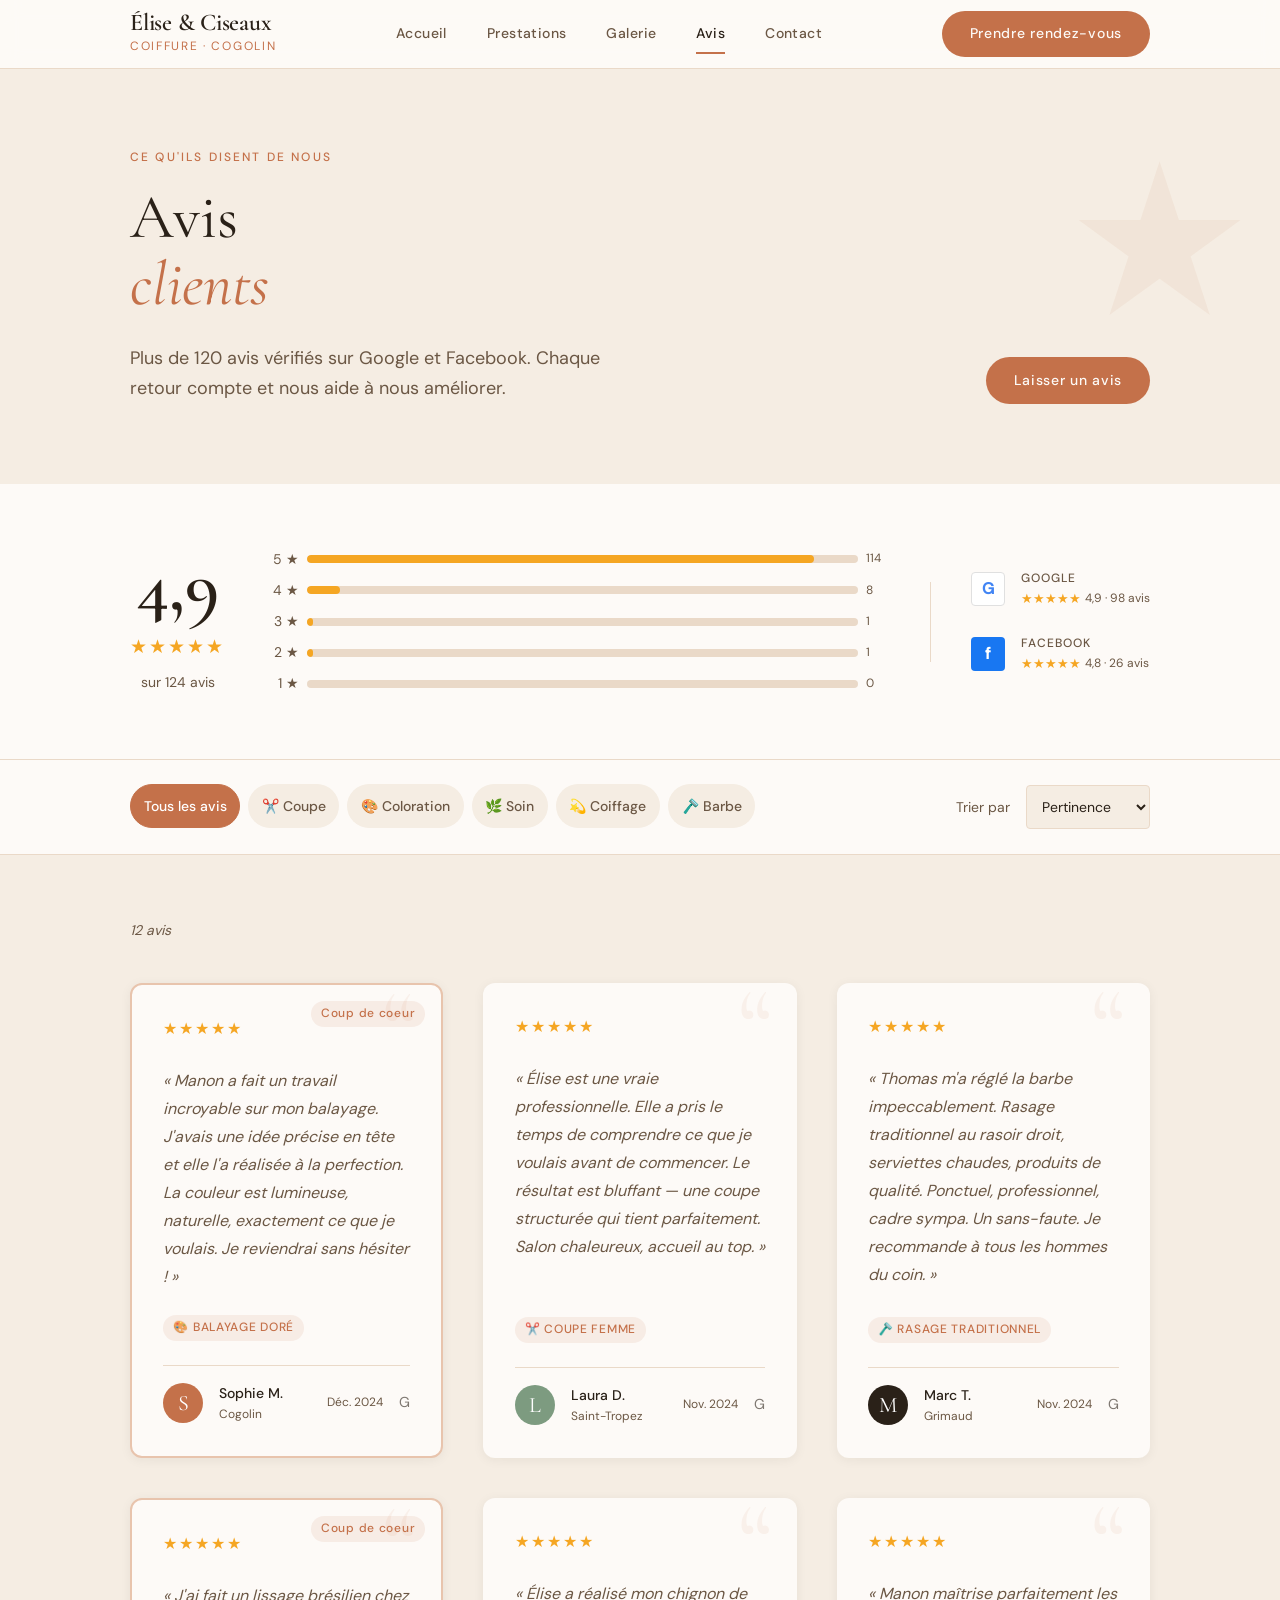
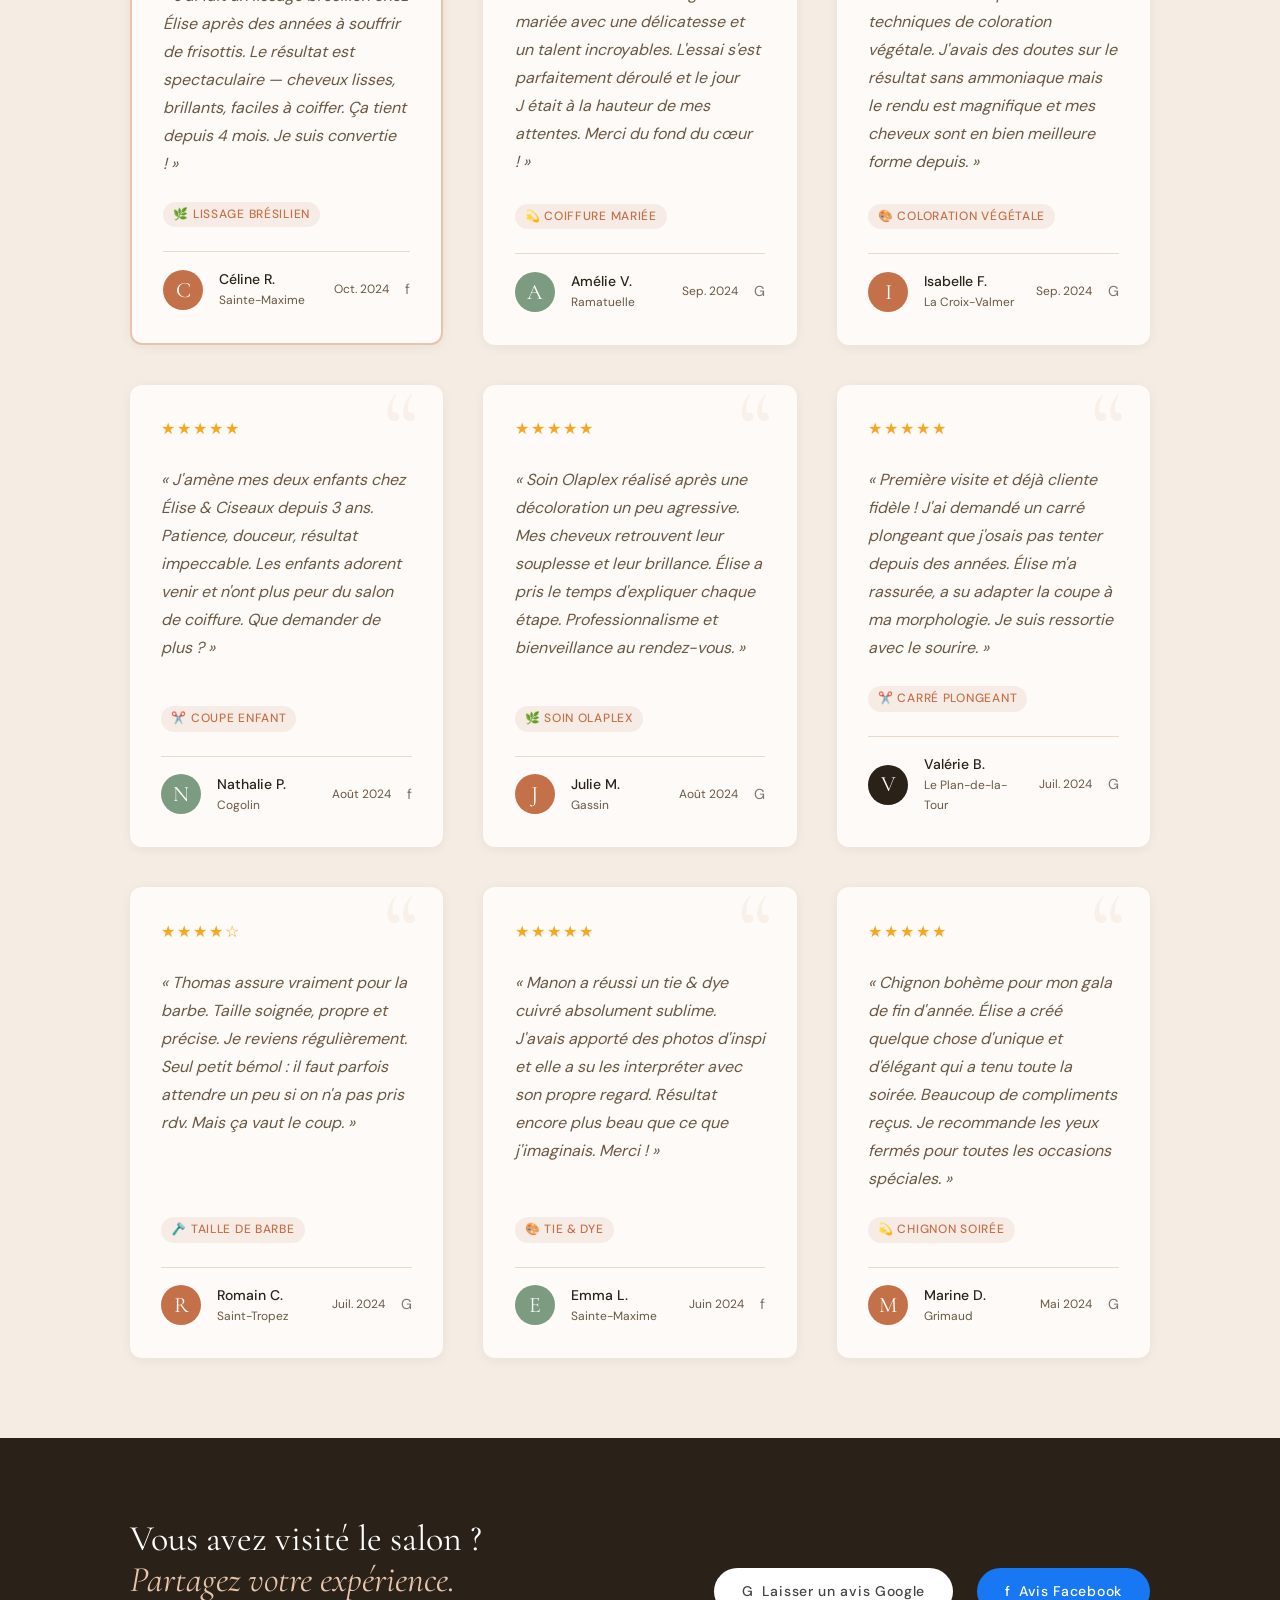
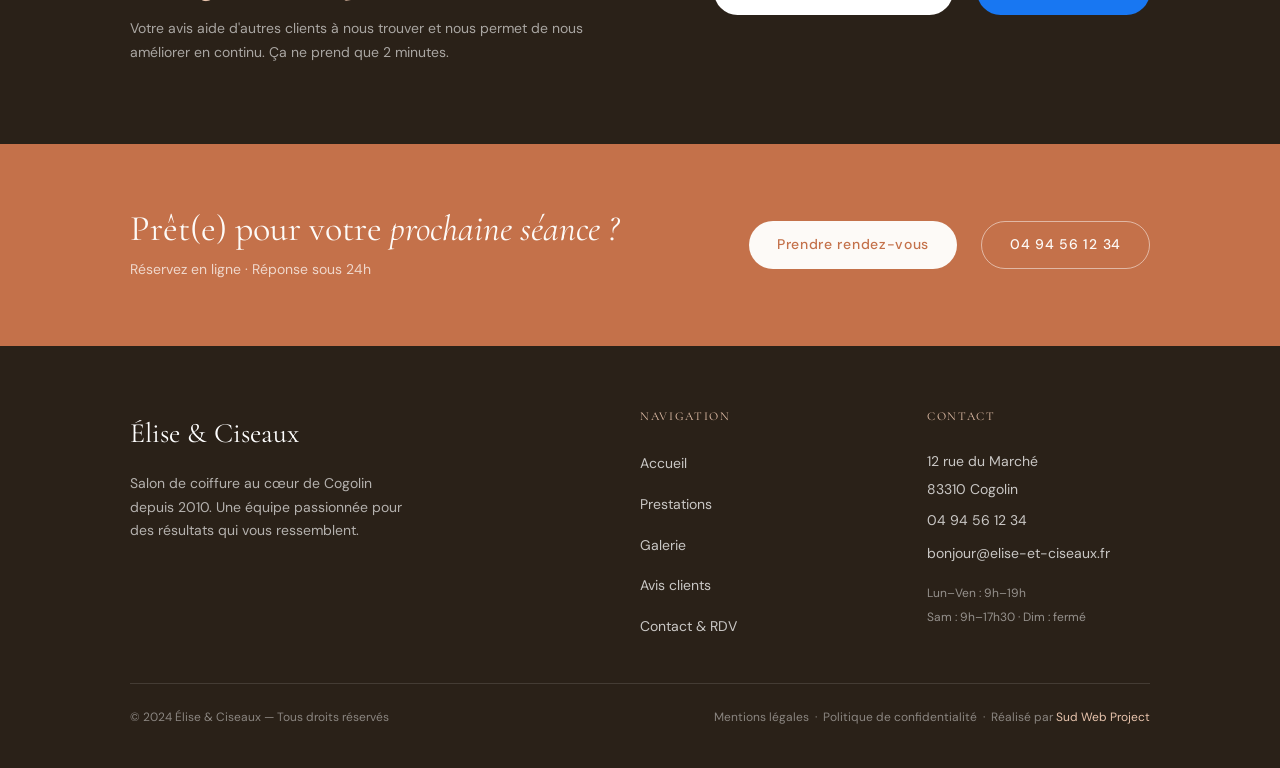
==== commit 0ac606d6: "Fix responsive : lightbox galerie, filtres avis mobile, FAQ accessible, legal.css" ====
--- a/avis.html
+++ b/avis.html
@@ -186,6 +186,7 @@
         <div class="container">
             <div class="reviews-controls__inner">
 
+                <!-- Pastilles cliquables — visibles desktop/tablette (≥769px) -->
                 <div class="reviews-filters">
                     <button class="filter-btn active" data-filter="tout">Tous les avis</button>
                     <button class="filter-btn" data-filter="coupe">✂️ Coupe</button>
@@ -193,6 +194,19 @@
                     <button class="filter-btn" data-filter="soin">🌿 Soin</button>
                     <button class="filter-btn" data-filter="coiffage">💫 Coiffage</button>
                     <button class="filter-btn" data-filter="barbe">🪒 Barbe</button>
+                </div>
+
+                <!-- Menu déroulant — visible mobile uniquement (≤768px) -->
+                <div class="reviews-filter-select">
+                    <label for="reviews-filter-mobile">Filtrer par prestation</label>
+                    <select id="reviews-filter-mobile" aria-label="Filtrer les avis par prestation">
+                        <option value="tout">Tous les avis</option>
+                        <option value="coupe">✂️ Coupe</option>
+                        <option value="coloration">🎨 Coloration</option>
+                        <option value="soin">🌿 Soin</option>
+                        <option value="coiffage">💫 Coiffage</option>
+                        <option value="barbe">🪒 Barbe</option>
+                    </select>
                 </div>
 
                 <div class="reviews-sort">
--- a/css/style.css
+++ b/css/style.css
@@ -1,14 +1,7 @@
 /* ============================================================
-   ÉLISE & CISEAUX — style.css (Global)
+   ÉLISE & CISEAUX — style.css (Global) — VERSION CORRIGÉE
    Site Vitrine Essentiel — Sud Web Project
    ============================================================ */
-
-/* ── @font-face ──────────────────────────────────────────────
-   Placer les .woff2 dans fonts/ (racine du projet)
-   Sources :
-   https://fonts.google.com/specimen/Cormorant+Garamond
-   https://fonts.google.com/specimen/DM+Sans
-   ─────────────────────────────────────────────────────────── */
 
 @font-face {
     font-family: 'Cormorant Garamond';
@@ -66,21 +59,26 @@
     --ff-display: 'Cormorant Garamond', 'Georgia', serif;
     --ff-body: 'DM Sans', 'Helvetica Neue', Arial, sans-serif;
 
+    /* ── Typo fluide (clamp) : plus de retours à la ligne disgracieux
+       ni de titres surdimensionnés sur mobile ───────────────── */
     --fs-xs: 0.75rem;
     --fs-sm: 0.875rem;
     --fs-base: 1rem;
-    --fs-md: 1.125rem;
-    --fs-lg: 1.375rem;
-    --fs-xl: 1.75rem;
-    --fs-2xl: 2.25rem;
-    --fs-3xl: 3rem;
+    --fs-md: clamp(1rem, 0.94rem + 0.28vw, 1.125rem);
+    --fs-lg: clamp(1.125rem, 1.03rem + 0.45vw, 1.375rem);
+    --fs-xl: clamp(1.35rem, 1.18rem + 0.8vw, 1.75rem);
+    --fs-2xl: clamp(1.6rem, 1.28rem + 1.5vw, 2.25rem);
+    --fs-3xl: clamp(2rem, 1.4rem + 2.8vw, 3rem);
 
     --sp-xs: 0.5rem;
     --sp-sm: 1rem;
     --sp-md: 1.5rem;
     --sp-lg: 2.5rem;
     --sp-xl: 4rem;
-    --sp-2xl: 6rem;
+    --sp-2xl: clamp(3rem, 2.2rem + 3.5vw, 6rem);
+
+    /* Padding conteneur 100% fluide — supprime le "saut" à 768px */
+    --container-pad: clamp(1rem, 3vw + 0.5rem, 2.5rem);
 
     --radius-sm: 4px;
     --radius-md: 12px;
@@ -90,6 +88,9 @@
     --header-h: 68px;
 
     --ease-out: cubic-bezier(0.16, 1, 0.3, 1);
+
+    /* Zone tactile minimale accessible */
+    --tap-min: 44px;
 }
 
 /* ── Reset ─────────────────────────────────────────────────── */
@@ -114,6 +115,7 @@
     line-height: 1.65;
     -webkit-font-smoothing: antialiased;
     overflow-x: hidden;
+    width: 100%;
 }
 
 img {
@@ -125,6 +127,7 @@
 a {
     color: inherit;
     text-decoration: none;
+    -webkit-tap-highlight-color: transparent;
 }
 
 ul {
@@ -136,6 +139,7 @@
     cursor: pointer;
     border: none;
     background: none;
+    -webkit-tap-highlight-color: transparent;
 }
 
 /* ── Typographie ───────────────────────────────────────────── */
@@ -146,12 +150,15 @@
     font-family: var(--ff-display);
     font-weight: 400;
     line-height: 1.15;
+    text-wrap: balance;
+    /* évite les veuves/orphelines sur les titres */
 }
 
 p {
     font-size: var(--fs-base);
     color: var(--clr-mid);
     line-height: 1.7;
+    text-wrap: pretty;
 }
 
 /* ── Utilitaires ───────────────────────────────────────────── */
@@ -159,11 +166,16 @@
     width: 100%;
     max-width: 1100px;
     margin: 0 auto;
-    padding: 0 var(--sp-lg);
+    padding: 0 var(--container-pad);
 }
 
 .section {
     padding: var(--sp-2xl) 0;
+}
+
+/* Ancres : compense le header fixe pour tout lien direct (#services, #avis…) */
+section[id] {
+    scroll-margin-top: calc(var(--header-h) + 12px);
 }
 
 .section-label {
@@ -191,12 +203,15 @@
 .btn {
     display: inline-flex;
     align-items: center;
+    justify-content: center;
     gap: var(--sp-xs);
     font-family: var(--ff-body);
     font-size: var(--fs-sm);
     font-weight: 500;
     letter-spacing: 0.05em;
     padding: 0.85em 2em;
+    min-height: var(--tap-min);
+    /* zone tactile ≥ 44px */
     border-radius: var(--radius-pill);
     transition: background 220ms var(--ease-out),
         color 220ms var(--ease-out),
@@ -236,6 +251,16 @@
     transform: translateY(-2px);
 }
 
+.btn--outline-light {
+    border: 1.5px solid rgba(255, 255, 255, 0.3);
+    color: var(--clr-white);
+}
+
+.btn--outline-light:hover {
+    background: rgba(255, 255, 255, 0.08);
+    border-color: rgba(255, 255, 255, 0.55);
+}
+
 /* ── Animation simple au chargement ───────────────────────── */
 @keyframes fadeUp {
     from {
@@ -263,6 +288,18 @@
 
 .fade-4 {
     animation: fadeUp 0.6s var(--ease-out) 0.55s both;
+}
+
+@media (prefers-reduced-motion: reduce) {
+
+    *,
+    *::before,
+    *::after {
+        animation-duration: 0.001ms !important;
+        animation-iteration-count: 1 !important;
+        transition-duration: 0.001ms !important;
+        scroll-behavior: auto !important;
+    }
 }
 
 /* ── HEADER ────────────────────────────────────────────────── */
@@ -273,7 +310,6 @@
     right: 0;
     height: var(--header-h);
     z-index: 900;
-    /* Par défaut : fond blanc (toutes les pages sauf accueil) */
     background: rgba(253, 250, 247, 0.97);
     backdrop-filter: blur(10px);
     box-shadow: 0 1px 0 var(--clr-sand-mid);
@@ -281,15 +317,12 @@
         box-shadow 350ms var(--ease-out);
 }
 
-/* Mode hero : transparent au-dessus d'une photo pleine largeur */
-/* Ajouter class="header header--hero" sur la page d'accueil */
 .header--hero {
     background: transparent;
     box-shadow: none;
     backdrop-filter: none;
 }
 
-/* Dès qu'on scroll sur la page hero → fond blanc */
 .header--hero.is-scrolled {
     background: rgba(253, 250, 247, 0.97);
     backdrop-filter: blur(10px);
@@ -301,12 +334,18 @@
     align-items: center;
     justify-content: space-between;
     height: 100%;
-    padding: 0 var(--sp-lg);
+    padding: 0 var(--container-pad);
     max-width: 1100px;
     margin: 0 auto;
 }
 
-/* Logo couleurs par défaut (fond blanc) */
+.header__logo {
+    min-height: var(--tap-min);
+    display: flex;
+    flex-direction: column;
+    justify-content: center;
+}
+
 .header__logo-name {
     font-family: var(--ff-display);
     font-size: 1.5rem;
@@ -328,7 +367,6 @@
     transition: color 300ms;
 }
 
-/* Logo blanc sur hero transparent */
 .header--hero:not(.is-scrolled) .header__logo-name {
     color: #fff;
 }
@@ -350,12 +388,14 @@
     letter-spacing: 0.03em;
     transition: color 200ms;
     position: relative;
+    padding: 0.5rem 0;
+    /* confort de survol/clic */
 }
 
 .header__nav a::after {
     content: '';
     position: absolute;
-    bottom: -3px;
+    bottom: 0;
     left: 0;
     width: 0;
     height: 1.5px;
@@ -373,7 +413,6 @@
     width: 100%;
 }
 
-/* Nav blanc sur hero transparent */
 .header--hero:not(.is-scrolled) .header__nav a {
     color: rgba(255, 255, 255, 0.88);
 }
@@ -386,17 +425,21 @@
     color: #fff;
 }
 
-/* Burger */
+/* Burger — zone tactile 44×44px réelle, traits visuels inchangés (26px) */
 .header__burger {
     display: none;
     flex-direction: column;
+    align-items: center;
+    justify-content: center;
     gap: 5px;
-    width: 26px;
-    padding: 4px 0;
+    width: var(--tap-min);
+    height: var(--tap-min);
+    flex-shrink: 0;
 }
 
 .header__burger span {
     display: block;
+    width: 26px;
     height: 1.5px;
     background: var(--clr-dark);
     border-radius: 2px;
@@ -404,12 +447,10 @@
     transform-origin: center;
 }
 
-/* Burger blanc sur hero transparent */
 .header--hero:not(.is-scrolled) .header__burger span {
     background: #fff;
 }
 
-/* Mobile nav */
 .mobile-nav {
     display: none;
     position: fixed;
@@ -432,9 +473,11 @@
 
 .mobile-nav a {
     font-family: var(--ff-display);
-    font-size: 1.6rem;
+    font-size: clamp(1.35rem, 1.1rem + 1.2vw, 1.6rem);
     color: var(--clr-dark);
     transition: color 200ms;
+    padding: 0.4rem 1rem;
+    /* confort tactile */
 }
 
 .mobile-nav a:hover {
@@ -451,7 +494,6 @@
 .footer {
     background: var(--clr-dark);
     color: rgba(255, 255, 255, 0.75);
-    /* texte courant : blanc à 75% */
     padding: var(--sp-xl) 0 var(--sp-lg);
 }
 
@@ -495,6 +537,9 @@
     font-size: var(--fs-sm);
     color: rgba(255, 255, 255, 0.75);
     transition: color 200ms;
+    display: inline-block;
+    padding: 0.3rem 0;
+    /* confort tactile mobile */
 }
 
 .footer__col a:hover {
@@ -510,6 +555,8 @@
 
 .footer__col address a {
     color: rgba(255, 255, 255, 0.75);
+    display: inline-block;
+    padding: 0.15rem 0;
 }
 
 .footer__col address a:hover {
@@ -522,11 +569,23 @@
     display: flex;
     justify-content: space-between;
     align-items: center;
+    flex-wrap: wrap;
+    gap: var(--sp-xs);
     font-size: var(--fs-xs);
     color: rgba(255, 255, 255, 0.45);
 }
 
 /* ── Responsive ────────────────────────────────────────────── */
+@media (max-width: 1024px) {
+    .footer__grid {
+        grid-template-columns: 1fr 1fr;
+    }
+
+    .footer__grid>div:first-child {
+        grid-column: 1 / -1;
+    }
+}
+
 @media (max-width: 768px) {
 
     .header__nav,
@@ -541,20 +600,21 @@
     .mobile-nav {
         display: flex;
     }
-
+}
+
+@media (max-width: 600px) {
     .footer__grid {
         grid-template-columns: 1fr;
         gap: var(--sp-lg);
     }
 
+    .footer__grid>div:first-child {
+        grid-column: auto;
+    }
+
     .footer__bottom {
         flex-direction: column;
-        gap: var(--sp-xs);
         text-align: center;
-    }
-
-    .container {
-        padding: 0 var(--sp-md);
     }
 
     .section {
--- a/css/avis.css
+++ b/css/avis.css
@@ -1,6 +1,12 @@
 /* ============================================================
-   ÉLISE & CISEAUX — avis.css
+   ÉLISE & CISEAUX — avis.css — VERSION CORRIGÉE (v5)
+   Filtres : pastilles desktop/tablette, select natif mobile
    ============================================================ */
+
+:root {
+    --reviews-controls-h: 64px;
+    /* hauteur approx. de la barre filtres/tri sticky */
+}
 
 /* ────────────────────────────────────────────────────────────
    BANDEAU PAGE
@@ -20,7 +26,7 @@
     right: 2%;
     top: 50%;
     transform: translateY(-50%);
-    font-size: 20rem;
+    font-size: clamp(9rem, 6rem + 9vw, 20rem);
     color: rgba(196, 113, 74, 0.07);
     pointer-events: none;
     line-height: 1;
@@ -35,9 +41,9 @@
 }
 
 .page-hero__title {
-    font-size: clamp(2.2rem, 5vw, 4.5rem);
+    font-size: clamp(2.1rem, 1.5rem + 3vw, 4.5rem);
     color: var(--clr-dark);
-    line-height: 1.05;
+    line-height: 1.08;
 }
 
 .page-hero__title em {
@@ -91,7 +97,7 @@
 
 .rating-score__number {
     font-family: var(--ff-display);
-    font-size: 5rem;
+    font-size: clamp(3.25rem, 2.6rem + 2.5vw, 5rem);
     line-height: 1;
     color: var(--clr-dark);
     font-weight: 600;
@@ -106,6 +112,7 @@
 .rating-score__total {
     font-size: var(--fs-sm);
     color: var(--clr-mid);
+    white-space: nowrap;
 }
 
 /* Barres de repartition */
@@ -218,7 +225,7 @@
 }
 
 /* ────────────────────────────────────────────────────────────
-   FILTRES + TRI
+   FILTRES + TRI (sticky)
 ──────────────────────────────────────────────────────────── */
 
 .reviews-controls {
@@ -239,6 +246,9 @@
     min-width: 0;
 }
 
+/* Pastilles — desktop/tablette : simple scroll horizontal si
+   jamais ça déborde, sans astuce de fondu. À ces largeurs, la
+   place ne manque pas et les 6 boutons tiennent normalement. */
 .reviews-filters {
     display: flex;
     gap: 8px;
@@ -246,7 +256,7 @@
     -webkit-overflow-scrolling: touch;
     scrollbar-width: none;
     padding-bottom: 2px;
-    flex-shrink: 1;
+    flex: 1 1 auto;
     min-width: 0;
 }
 
@@ -257,8 +267,11 @@
 .filter-btn {
     display: inline-flex;
     align-items: center;
+    justify-content: center;
     gap: 4px;
-    padding: 0.4em 0.9em;
+    min-height: var(--tap-min);
+    /* zone tactile ≥ 44px */
+    padding: 0 0.9em;
     font-size: var(--fs-sm);
     font-weight: 500;
     color: var(--clr-mid);
@@ -282,6 +295,48 @@
     border-color: var(--clr-terra);
 }
 
+/* Menu déroulant mobile — masqué par défaut, activé uniquement
+   sous 768px. Plus de scroll horizontal à gérer sur mobile :
+   plus de fondu, plus de bord tronqué possible, aucun bug résiduel. */
+.reviews-filter-select {
+    display: none;
+    width: 100%;
+}
+
+.reviews-filter-select label {
+    display: block;
+    font-size: var(--fs-sm);
+    font-weight: 500;
+    color: var(--clr-dark);
+    margin-bottom: 6px;
+}
+
+.reviews-filter-select select {
+    width: 100%;
+    min-height: var(--tap-min);
+    font-family: var(--ff-body);
+    font-size: var(--fs-sm);
+    color: var(--clr-dark);
+    background: var(--clr-sand);
+    border: 1.5px solid var(--clr-sand-mid);
+    border-radius: var(--radius-md);
+    padding: 0 1em;
+    cursor: pointer;
+    transition: border-color 200ms;
+    /* Flèche personnalisée, cohérente avec le reste du site */
+    appearance: none;
+    -webkit-appearance: none;
+    background-image: url("data:image/svg+xml,%3Csvg xmlns='http://www.w3.org/2000/svg' width='12' height='8' viewBox='0 0 12 8'%3E%3Cpath d='M1 1l5 5 5-5' stroke='%236B5744' stroke-width='1.5' fill='none' stroke-linecap='round' stroke-linejoin='round'/%3E%3C/svg%3E");
+    background-repeat: no-repeat;
+    background-position: right 1em center;
+    padding-right: 2.5em;
+}
+
+.reviews-filter-select select:focus {
+    outline: none;
+    border-color: var(--clr-terra);
+}
+
 .reviews-sort {
     display: flex;
     align-items: center;
@@ -302,7 +357,9 @@
     background: var(--clr-sand);
     border: 1.5px solid var(--clr-sand-mid);
     border-radius: var(--radius-sm);
-    padding: 0.4em 0.8em;
+    min-height: var(--tap-min);
+    /* zone tactile ≥ 44px, iOS/Android */
+    padding: 0 0.8em;
     cursor: pointer;
     transition: border-color 200ms;
 }
@@ -332,6 +389,10 @@
     display: grid;
     grid-template-columns: repeat(3, 1fr);
     gap: var(--sp-lg);
+    /* align-items reste "stretch" (par défaut) volontairement ici :
+       contrairement à la galerie, on VEUT que les cartes s'étirent
+       à la même hauteur de ligne, pour que le pied "auteur" de
+       chaque carte s'aligne parfaitement (via margin-top:auto). */
 }
 
 /* ────────────────────────────────────────────────────────────
@@ -341,7 +402,7 @@
 .review-card {
     background: var(--clr-white);
     border-radius: var(--radius-md);
-    padding: var(--sp-lg);
+    padding: clamp(1.25rem, 1rem + 1.2vw, var(--sp-lg));
     box-shadow: 0 2px 12px rgba(42, 33, 24, 0.06);
     display: flex;
     flex-direction: column;
@@ -355,7 +416,7 @@
 .review-card::before {
     content: "\201C";
     font-family: var(--ff-display);
-    font-size: 7rem;
+    font-size: clamp(4.5rem, 3.5rem + 4vw, 7rem);
     line-height: 1;
     color: rgba(196, 113, 74, 0.07);
     position: absolute;
@@ -491,6 +552,10 @@
 .leave-review {
     background: var(--clr-dark);
     padding: var(--sp-2xl) 0;
+    /* Compense le header fixe + la barre filtres/tri sticky :
+       sans cet offset, cliquer sur "Laisser un avis" fait
+       atterrir ce titre caché sous .reviews-controls. */
+    scroll-margin-top: calc(var(--header-h) + var(--reviews-controls-h) + 12px);
 }
 
 .leave-review__inner {
@@ -625,6 +690,11 @@
 }
 
 @media (max-width: 768px) {
+    :root {
+        --reviews-controls-h: 116px;
+        /* select filtre + select tri empilés = 2 lignes */
+    }
+
     .page-hero::after {
         display: none;
     }
@@ -661,8 +731,24 @@
         gap: var(--sp-sm);
     }
 
+    /* Bascule complète : pastilles → menu déroulant natif. Plus
+       de scroll horizontal caché à gérer sur mobile, donc plus
+       aucun risque de contenu tronqué ou de fondu qui échoue. */
+    .reviews-filters {
+        display: none;
+    }
+
+    .reviews-filter-select {
+        display: block;
+    }
+
     .reviews-sort {
-        justify-content: flex-end;
+        justify-content: flex-start;
+        width: 100%;
+    }
+
+    .reviews-sort select {
+        flex: 1;
     }
 
     .reviews-grid {
